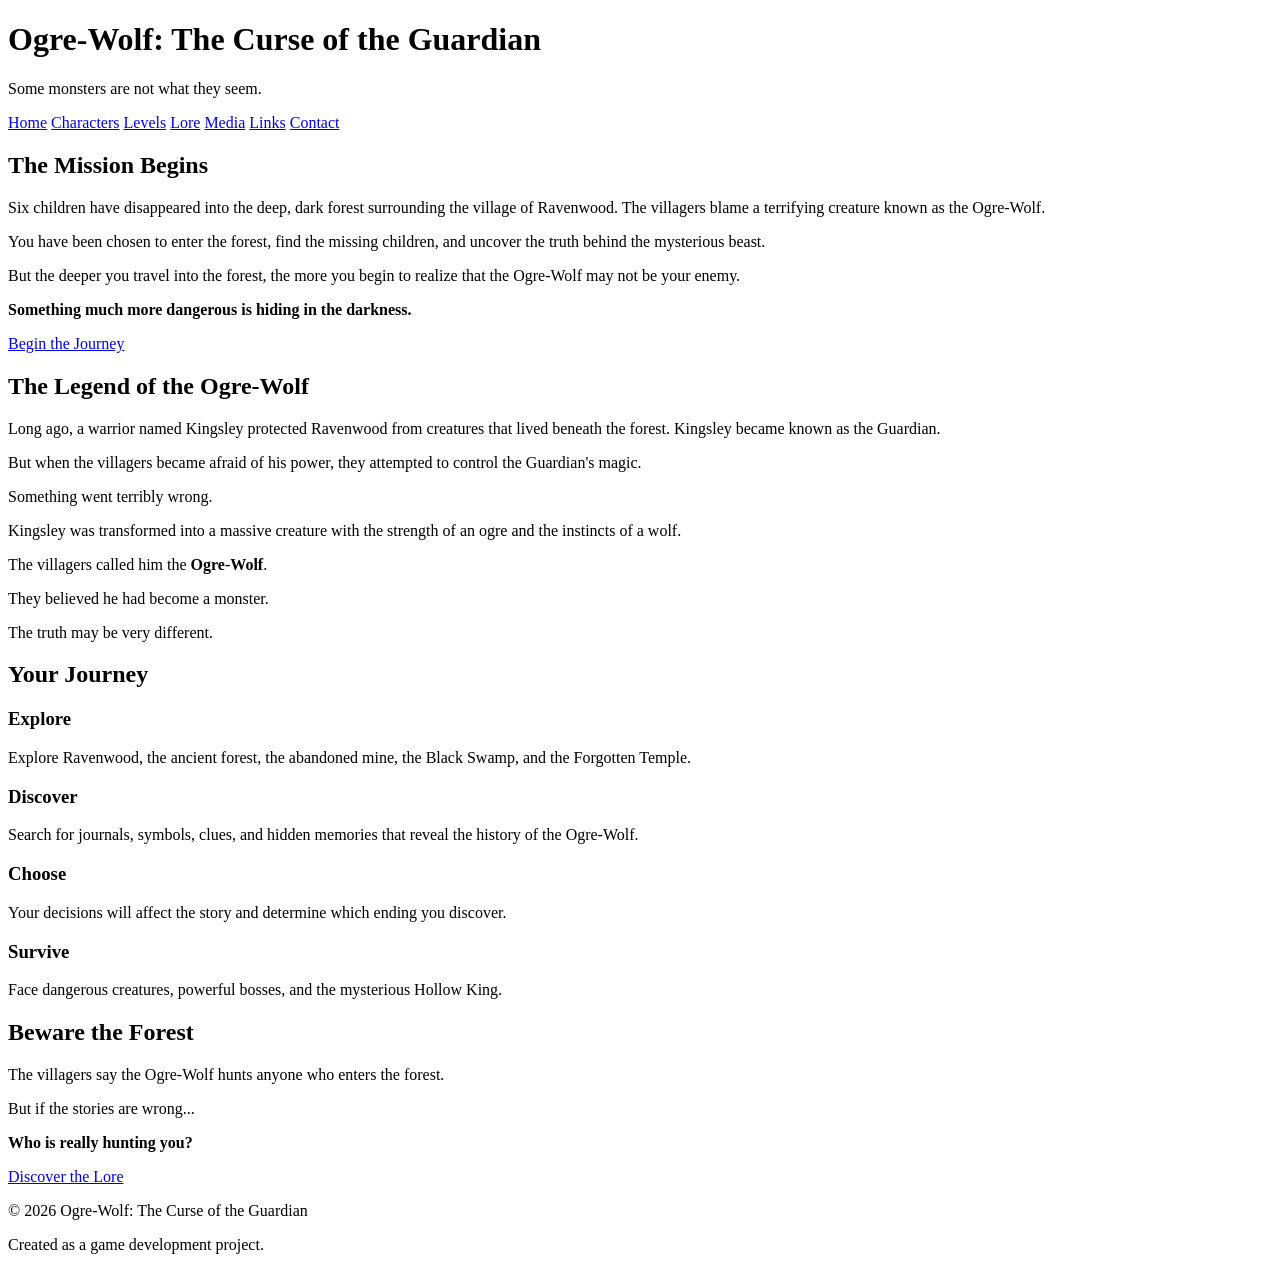
==== index.html @ 115be24a "Initial Ogre-Wolf game upload" ====
<!DOCTYPE html><html lang="en">
<head>
    <meta charset="UTF-8">
    <meta name="viewport" content="width=device-width, initial-scale=1.0">
    <meta name="description" content="Ogre-Wolf: The Curse of the Guardian is a dark fantasy adventure about a mysterious creature, a forgotten forest, and a dangerous curse.">
    <title>Ogre-Wolf: The Curse of the Guardian</title>
    <link rel="stylesheet" href="Style.css">
</head><body><header>
    <h1>Ogre-Wolf: The Curse of the Guardian</h1>
    <p class="tagline">Some monsters are not what they seem.</p>
</header>

<nav>
    <a href="Index.html">Home</a>
    <a href="Characters.html">Characters</a>
    <a href="Levels.html">Levels</a>
    <a href="Lore.html">Lore</a>
    <a href="Media.html">Media</a>
    <a href="Links.html">Links</a>
    <a href="Contact.html">Contact</a>
</nav>

<main class="container">

    <section class="hero">
        <h2>The Mission Begins</h2>

        <p>
            Six children have disappeared into the deep, dark forest surrounding
            the village of Ravenwood. The villagers blame a terrifying creature
            known as the Ogre-Wolf.
        </p>

        <p>
            You have been chosen to enter the forest, find the missing children,
            and uncover the truth behind the mysterious beast.
        </p>

        <p>
            But the deeper you travel into the forest, the more you begin to
            realize that the Ogre-Wolf may not be your enemy.
        </p>

        <p>
            <strong>Something much more dangerous is hiding in the darkness.</strong>
        </p>

        <a href="#" class="button"onclick="startGame(); return false;">Begin the Journey</a>
        <div id="game-area"></div>
    </section>

    <section class="story-intro">

        <h2>The Legend of the Ogre-Wolf</h2>

        <p>
            Long ago, a warrior named Kingsley protected Ravenwood from creatures
            that lived beneath the forest. Kingsley became known as the Guardian.
        </p>

        <p>
            But when the villagers became afraid of his power, they attempted
            to control the Guardian's magic.
        </p>

        <p>
            Something went terribly wrong.
        </p>

        <p>
            Kingsley was transformed into a massive creature with the strength
            of an ogre and the instincts of a wolf.
        </p>

        <p>
            The villagers called him the <strong>Ogre-Wolf</strong>.
        </p>

        <p>
            They believed he had become a monster.
        </p>

        <p>
            The truth may be very different.
        </p>

    </section>

    <section class="game-features">

        <h2>Your Journey</h2>

        <div class="feature-grid">

            <div class="feature">
                <h3>Explore</h3>
                <p>
                    Explore Ravenwood, the ancient forest, the abandoned mine,
                    the Black Swamp, and the Forgotten Temple.
                </p>
            </div>

            <div class="feature">
                <h3>Discover</h3>
                <p>
                    Search for journals, symbols, clues, and hidden memories
                    that reveal the history of the Ogre-Wolf.
                </p>
            </div>

            <div class="feature">
                <h3>Choose</h3>
                <p>
                    Your decisions will affect the story and determine which
                    ending you discover.
                </p>
            </div>

            <div class="feature">
                <h3>Survive</h3>
                <p>
                    Face dangerous creatures, powerful bosses, and the mysterious
                    Hollow King.
                </p>
            </div>

        </div>

    </section>

    <section class="warning">

        <h2>Beware the Forest</h2>

        <p>
            The villagers say the Ogre-Wolf hunts anyone who enters the forest.
        </p>

        <p>
            But if the stories are wrong...
        </p>

        <p>
            <strong>Who is really hunting you?</strong>
        </p>

        <a href="Lore.html" class="button">Discover the Lore</a>

    </section>

</main>

<footer>
    <p>&copy; 2026 Ogre-Wolf: The Curse of the Guardian</p>
    <p>Created as a game development project.</p>
</footer>

<script src="game.js"></script>

</body>
</html>
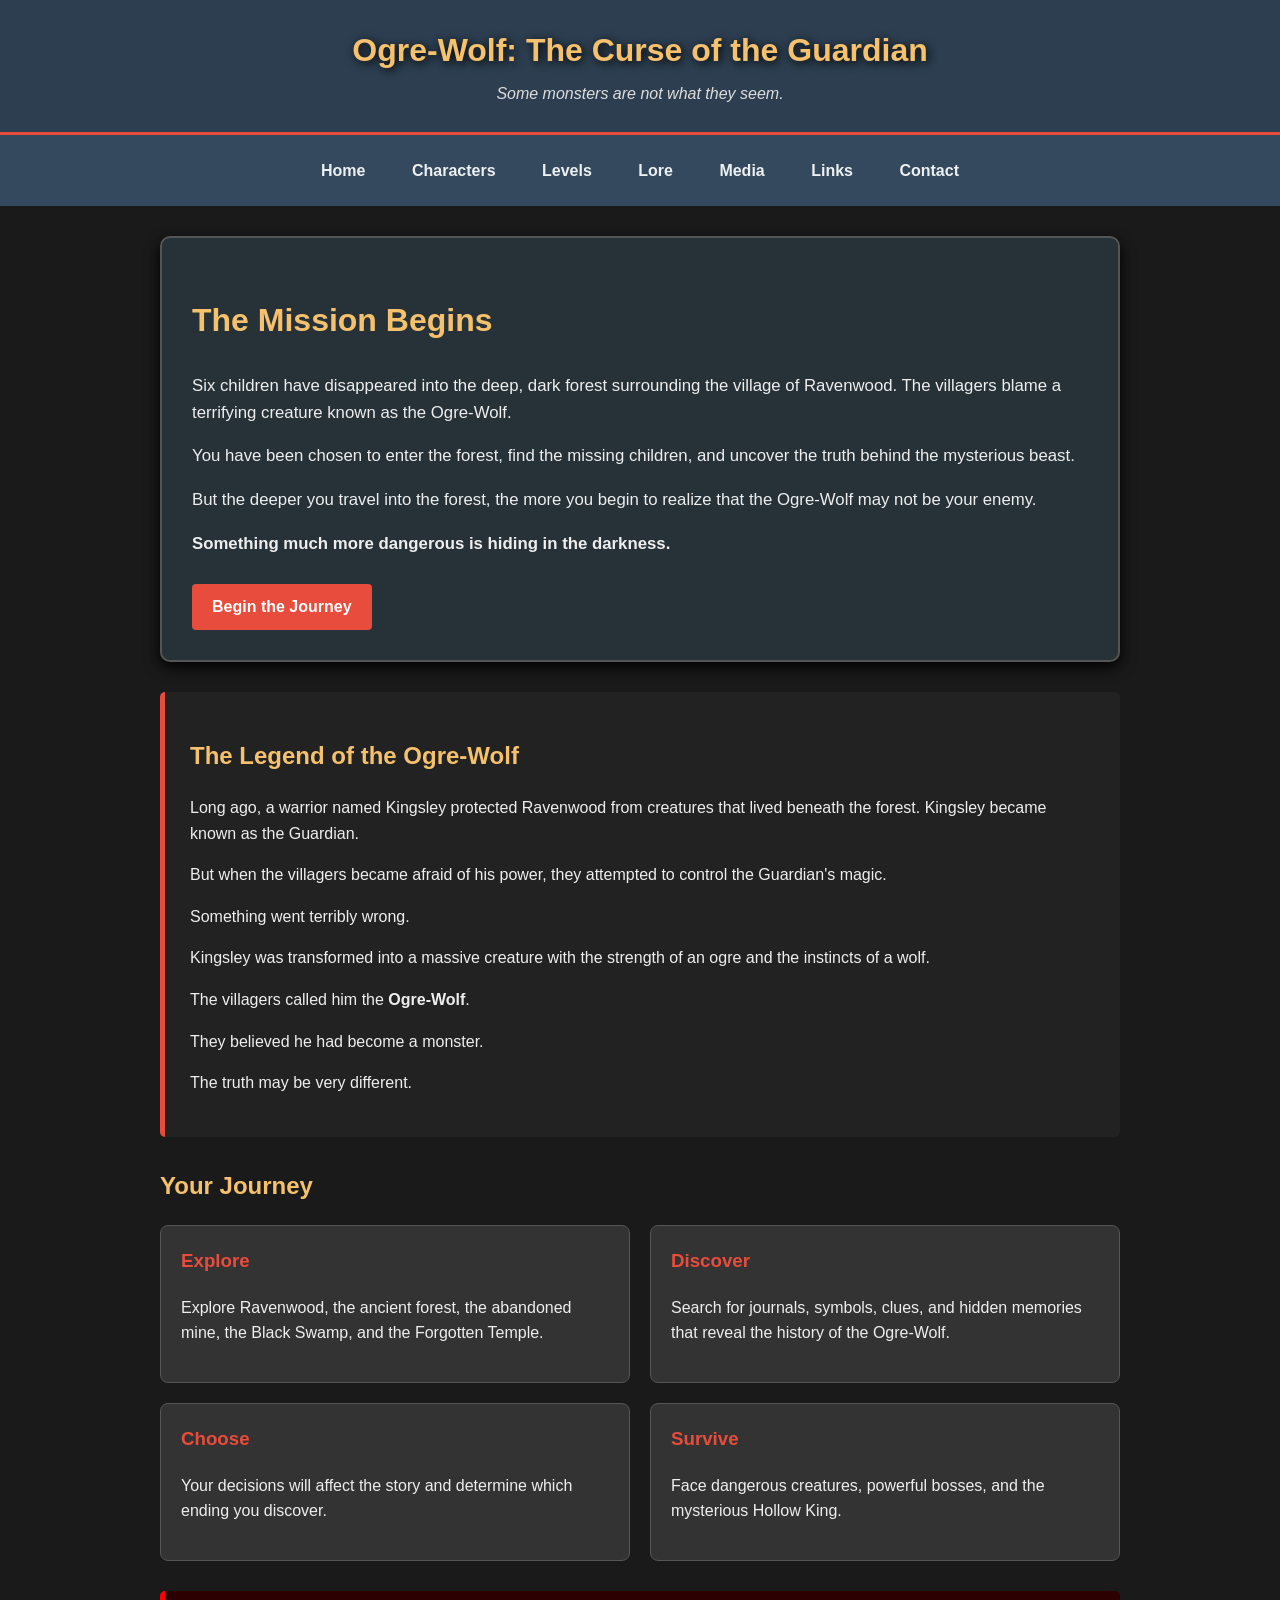
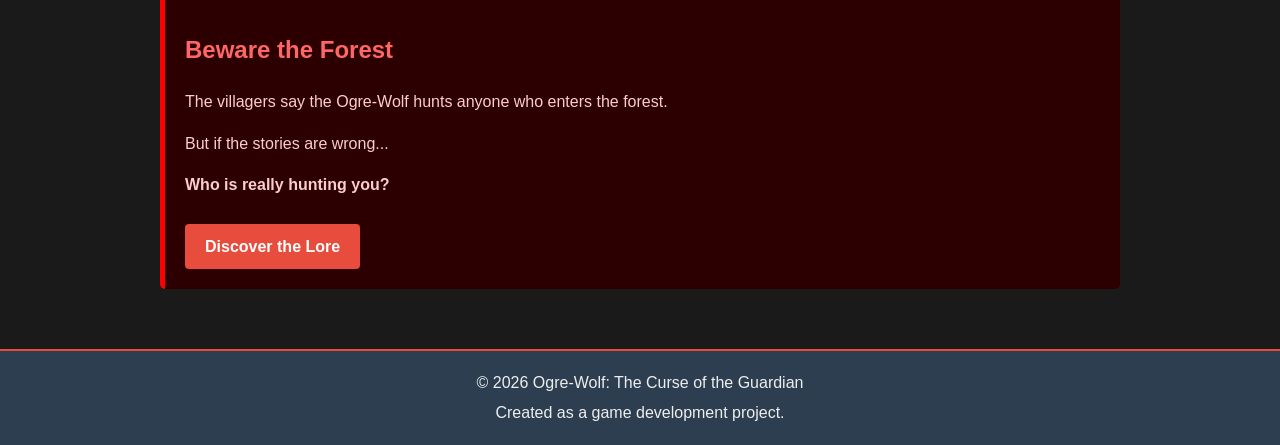
==== commit 0906a87a: "Fix homepage styling" ====
--- a/index.html
+++ b/index.html
@@ -4,20 +4,20 @@
     <meta name="viewport" content="width=device-width, initial-scale=1.0">
     <meta name="description" content="Ogre-Wolf: The Curse of the Guardian is a dark fantasy adventure about a mysterious creature, a forgotten forest, and a dangerous curse.">
     <title>Ogre-Wolf: The Curse of the Guardian</title>
-    <link rel="stylesheet" href="Style.css">
+    <link rel="stylesheet" href="style.css">
 </head><body><header>
     <h1>Ogre-Wolf: The Curse of the Guardian</h1>
     <p class="tagline">Some monsters are not what they seem.</p>
 </header>
 
 <nav>
-    <a href="Index.html">Home</a>
-    <a href="Characters.html">Characters</a>
-    <a href="Levels.html">Levels</a>
-    <a href="Lore.html">Lore</a>
-    <a href="Media.html">Media</a>
-    <a href="Links.html">Links</a>
-    <a href="Contact.html">Contact</a>
+    <a href="index.html">Home</a>
+    <a href="characters.html">Characters</a>
+    <a href="levels.html">Levels</a>
+    <a href="lore.html">Lore</a>
+    <a href="media.html">Media</a>
+    <a href="links.html">Links</a>
+    <a href="contact.html">Contact</a>
 </nav>
 
 <main class="container">
--- a/style.css
+++ b/style.css
@@ -0,0 +1,395 @@
+* {
+  box-sizing: border-box;
+  }
+
+html {
+scroll-behavior: smooth;
+}
+
+body {
+font-family: 'Segoe UI', Arial, sans-serif;
+margin: 0;
+background: #1a1a1a;
+color: #eee;
+line-height: 1.6;
+}
+
+header {
+background: #2c3e50;
+padding: 25px 20px;
+text-align: center;
+border-bottom: 3px solid #e74c3c;
+}
+
+header h1 {
+margin: 0;
+color: #f5c16c;
+text-shadow: 2px 2px 10px #000;
+}
+
+.tagline {
+margin: 5px 0 0;
+color: #ddd;
+font-style: italic;
+}
+
+nav {
+background: #34495e;
+padding: 12px;
+text-align: center;
+}
+
+nav a {
+display: inline-block;
+color: #ecf0f1;
+margin: 5px 15px;
+padding: 6px;
+text-decoration: none;
+font-weight: bold;
+}
+
+nav a:hover,
+nav a:focus {
+color: #f5c16c;
+text-decoration: underline;
+}
+
+.container {
+padding: 30px 20px 60px;
+max-width: 1000px;
+margin: auto;
+}
+
+h2 {
+color: #f5c16c;
+}
+
+h3 {
+color: #e74c3c;
+}
+
+.hero {
+background: #263238;
+padding: 30px;
+margin-bottom: 30px;
+border: 2px solid #555;
+border-radius: 10px;
+box-shadow: 0 5px 15px #000;
+}
+
+.hero h2 {
+font-size: 2em;
+}
+
+.hero p {
+font-size: 1.05em;
+}
+
+
+.story-intro {
+background: #222;
+padding: 25px;
+margin-bottom: 30px;
+border-left: 5px solid #e74c3c;
+border-radius: 5px;
+}
+
+
+.game-features {
+margin-bottom: 30px;
+}
+
+.feature-grid {
+display: grid;
+grid-template-columns: repeat(2, 1fr);
+gap: 20px;
+}
+
+.feature {
+background: #333;
+padding: 20px;
+border: 1px solid #555;
+border-radius: 8px;
+}
+
+.feature h3 {
+margin-top: 0;
+}
+
+.warning {
+background: #2c0000;
+border-left: 5px solid #ff0000;
+padding: 20px;
+margin-top: 20px;
+color: #ffcccc;
+border-radius: 5px;
+}
+
+.warning h2 {
+color: #ff6666;
+}
+
+
+.button {
+display: inline-block;
+background: #e74c3c;
+color: white;
+padding: 10px 20px;
+margin-top: 10px;
+text-decoration: none;
+font-weight: bold;
+border-radius: 4px;
+transition: background 0.3s ease, transform 0.2s ease;
+}
+
+.button:hover {
+background: #c0392b;
+transform: scale(1.03);
+}
+
+footer {
+background: #2c3e50;
+text-align: center;
+padding: 15px;
+width: 100%;
+border-top: 2px solid #e74c3c;
+}
+
+footer p {
+margin: 4px;
+}
+
+table {
+width: 100%;
+border-collapse: collapse;
+margin-top: 20px;
+background: #222;
+}
+
+th,
+td {
+border: 1px solid #444;
+padding: 12px;
+text-align: left;
+}
+
+th {
+background: #444;
+color: #fff;
+}
+
+.transition-box {
+width: 150px;
+height: 50px;
+background: #e74c3c;
+transition: transform 0.3s ease;
+}
+
+.transition-box:hover {
+transform: scale(1.1);
+cursor: pointer;
+}
+
+.monster-card {
+background: #444;
+padding: 20px;
+border: 2px solid #e74c3c;
+text-align: center;
+transition: all 0.5s ease;
+border-radius: 8px;
+}
+
+.monster-card:hover {
+background: #e74c3c;
+transform: scale(1.05);
+}
+
+.hidden-text {
+opacity: 0;
+transition: opacity 0.5s;
+}
+
+.monster-card:hover .hidden-text {
+opacity: 1;
+}
+
+.monster-warning {
+background: #2c0000;
+border-left: 5px solid #ff0000;
+padding: 15px;
+margin-top: 20px;
+color: #ffcccc;
+}
+
+.video-wrapper {
+display: flex;
+justify-content: center;
+margin-top: 20px;
+width: 100%;
+}
+
+.video-wrapper video {
+max-width: 100%;
+height: auto;
+}
+
+.video-wrapper iframe {
+    max-width: 100%;
+    border: none;
+}
+
+
+form {
+background: #34495e;
+padding: 20px;
+border-radius: 8px;
+}
+
+input,
+select,
+textarea {
+width: 100%;
+padding: 10px;
+margin-top: 5px;
+margin-bottom: 15px;
+border: none;
+border-radius: 4px;
+font-family: inherit;
+}
+
+textarea {
+min-height: 120px;
+resize: vertical;
+}
+
+button {
+background: #e74c3c;
+color: white;
+padding: 10px 20px;
+border: none;
+border-radius: 4px;
+cursor: pointer;
+font-weight: bold;
+}
+
+button:hover {
+background: #c0392b;
+}
+
+
+.monster-lore {
+background: #1a1a1a;
+padding: 20px;
+border-radius: 10px;
+color: #ddd;
+margin-top: 30px;
+border: 1px solid #444;
+}
+
+.weakness-box {
+border: 2px solid #8b0000;
+padding: 15px;
+background: #2d0000;
+margin-top: 15px;
+border-radius: 6px;
+}
+
+.weakness-box h3 {
+color: #ff4d4d;
+margin-top: 0;
+}
+
+.game-over-bg {
+background-color: #000;
+color: #fff;
+font-family: Arial, sans-serif;
+min-height: 100vh;
+}
+
+.game-over-bg h1 {
+color: #e74c3c;
+text-shadow: 2px 2px 10px #ff0000;
+}
+
+
+img {
+max-width: 100%;
+height: auto;
+}
+
+.character-image {
+display: block;
+max-width: 300px;
+margin: 20px auto;
+border: 3px solid #555;
+border-radius: 8px;
+}
+
+
+@media (max-width: 700px) {
+
+header {
+    padding: 20px 15px;
+}
+
+header h1 {
+    font-size: 1.9em;
+}
+
+nav a {
+    display: block;
+    margin: 5px 0;
+}
+
+.container {
+    width: 100%;
+    padding: 20px 15px 50px;
+}
+
+.hero {
+    padding: 20px;
+}
+
+.feature-grid {
+    grid-template-columns: 1fr;
+}
+
+table {
+    display: block;
+    overflow-x: auto;
+}
+
+.button {
+    width: 100%;
+    text-align: center;
+}
+
+.video-wrapper iframe {
+    width: 100%;
+    height: auto;
+    aspect-ratio: 16 / 9;
+}
+
+}
+
+
+@media (max-width: 450px) {
+
+header h1 {
+    font-size: 1.5em;
+}
+
+h2 {
+    font-size: 1.5em;
+}
+
+.hero h2 {
+    font-size: 1.6em;
+}
+
+.container {
+    padding-left: 10px;
+    padding-right: 10px;
+}
+
+}
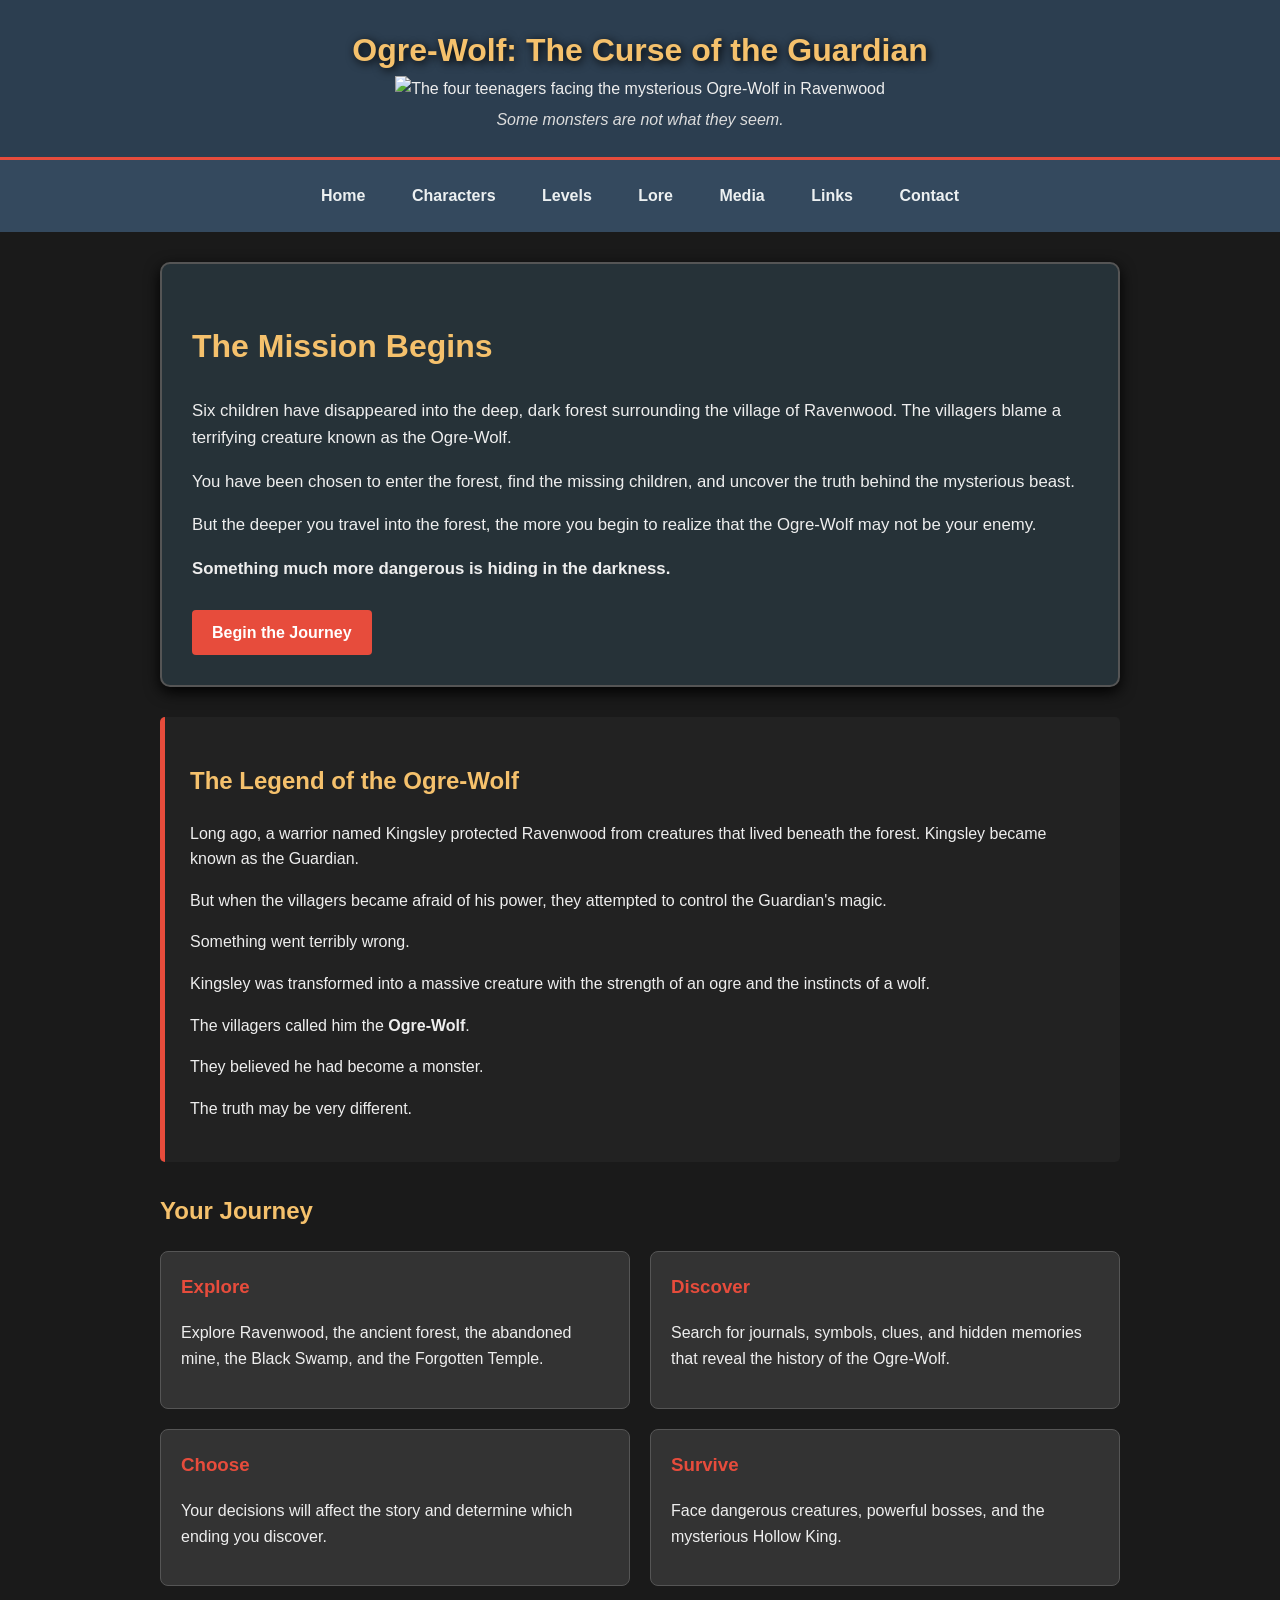
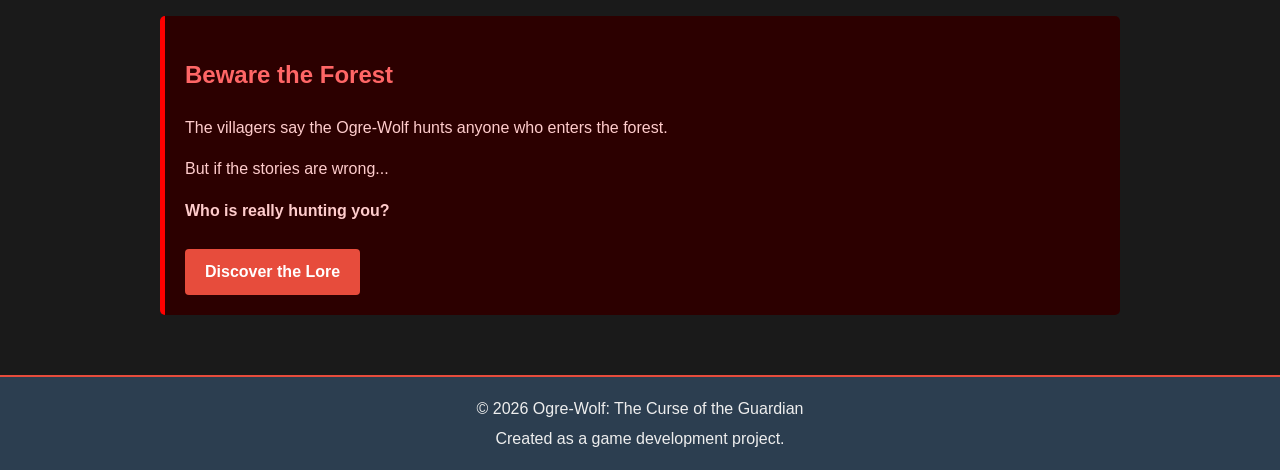
==== commit 6dabfa15: "Update Ogre-Wolf story and website" ====
--- a/index.html
+++ b/index.html
@@ -4,9 +4,17 @@
     <meta name="viewport" content="width=device-width, initial-scale=1.0">
     <meta name="description" content="Ogre-Wolf: The Curse of the Guardian is a dark fantasy adventure about a mysterious creature, a forgotten forest, and a dangerous curse.">
     <title>Ogre-Wolf: The Curse of the Guardian</title>
+    <style>
+        html, body {
+            background-color: #1a1a1a;
+        }
+    </style>
     <link rel="stylesheet" href="style.css">
 </head><body><header>
     <h1>Ogre-Wolf: The Curse of the Guardian</h1>
+    <img src="images/ogre-wolf-characters.png"
+    alt="The four teenagers facing the mysterious Ogre-Wolf in Ravenwood"
+    class="story-image">
     <p class="tagline">Some monsters are not what they seem.</p>
 </header>
 
--- a/style.css
+++ b/style.css
@@ -391,5 +391,135 @@
     padding-left: 10px;
     padding-right: 10px;
 }
-
-}+.story-image {
+    display: block;
+    width: 100%;
+    max-width: 100px;
+    height: auto;
+    margin: 25px auto;
+    border-radius: 10px;
+    box-shadow: 0 5px 20px rgba (0, 0, 0, 0.5);
+}
+
+.level-select {
+    text-align: center;
+    margin: 30px auto;
+    padding: 20px;
+    background-color: #f5f5f5;
+    border-radius: 10px;
+}
+
+.level-select h2 {
+    margin-bottom: 10px;
+}
+
+.level-buttons {
+    display: flex;
+    flex-wrap: wrap;
+    justify-content: center;
+    gap: 10px;
+}
+
+.level-buttons button {
+    padding: 12px 20px;
+    font-size: 1em;
+    cursor: pointer;
+    border: none;
+    border-radius: 6px;
+}
+
+.level-buttons button:hover {
+    transform: scale(1.05);
+}
+
+.level-select {
+    text-align: center;
+    margin: 30px auto;
+    padding: 20px;
+    background-color: #f5f5f5;
+    border-radius: 10px;
+}
+
+.level-select h2 {
+    margin-bottom: 10px;
+}
+
+.level-buttons {
+    display: flex;
+    flex-wrap: wrap;
+    justify-content: center;
+    gap: 10px;
+}
+
+.level-buttons button {
+    padding: 12px 20px;
+    font-size: 1em;
+    cursor: pointer;
+    border: none;
+    border-radius: 6px;
+}
+
+.level-buttons button:hover {
+    transform: scale(1.05);
+}
+.level-buttons a.level-button {
+    display: inline-block;
+    padding: 10px 20px;
+    text-decoration: none;
+    cursor: pointer;
+    border-radius: 4px;
+    background: #e74c3c !important;
+    color: white !important;
+    font-weight: bold;
+}
+
+.level-buttons a.level-button {
+    background-color: orange !important;
+    color: white !important;
+    display: inline-block;
+    padding: 12px 20px;
+    border-radius: 6px;
+    text-decoration: none;
+}
+.level-buttons a.level-button {
+    display: inline-block;
+    background: #e74c3c;
+    color: white;
+    padding: 10px 20px;
+    border: none;
+    border-radius: 4px;
+    cursor: pointer;
+    font-weight: bold;
+    text-decoration: none;
+}
+
+.level-buttons a.level-button:hover {
+    background: #c0392b;
+}
+
+}
+.level-buttons a.level-button {
+    display: inline-block;
+    box-sizing: border-box;
+    width: auto;
+    height: 42px;
+    padding: 10px 20px;
+    margin: 0;
+    font-family: 'Segoe UI', Arial, sans-serif;
+    font-size: 1em;
+    line-height: 22px;
+    text-decoration: none;
+    border: none;
+    border-radius: 6px;
+    background-color: #ff4d4d;
+    color: white;
+    font-weight: bold;
+    cursor: pointer;
+    vertical-align: middle;
+}
+
+.level-buttons a.level-button:hover {
+    background-color: #e67e00;
+    transform: scale(1.05);
+}
+
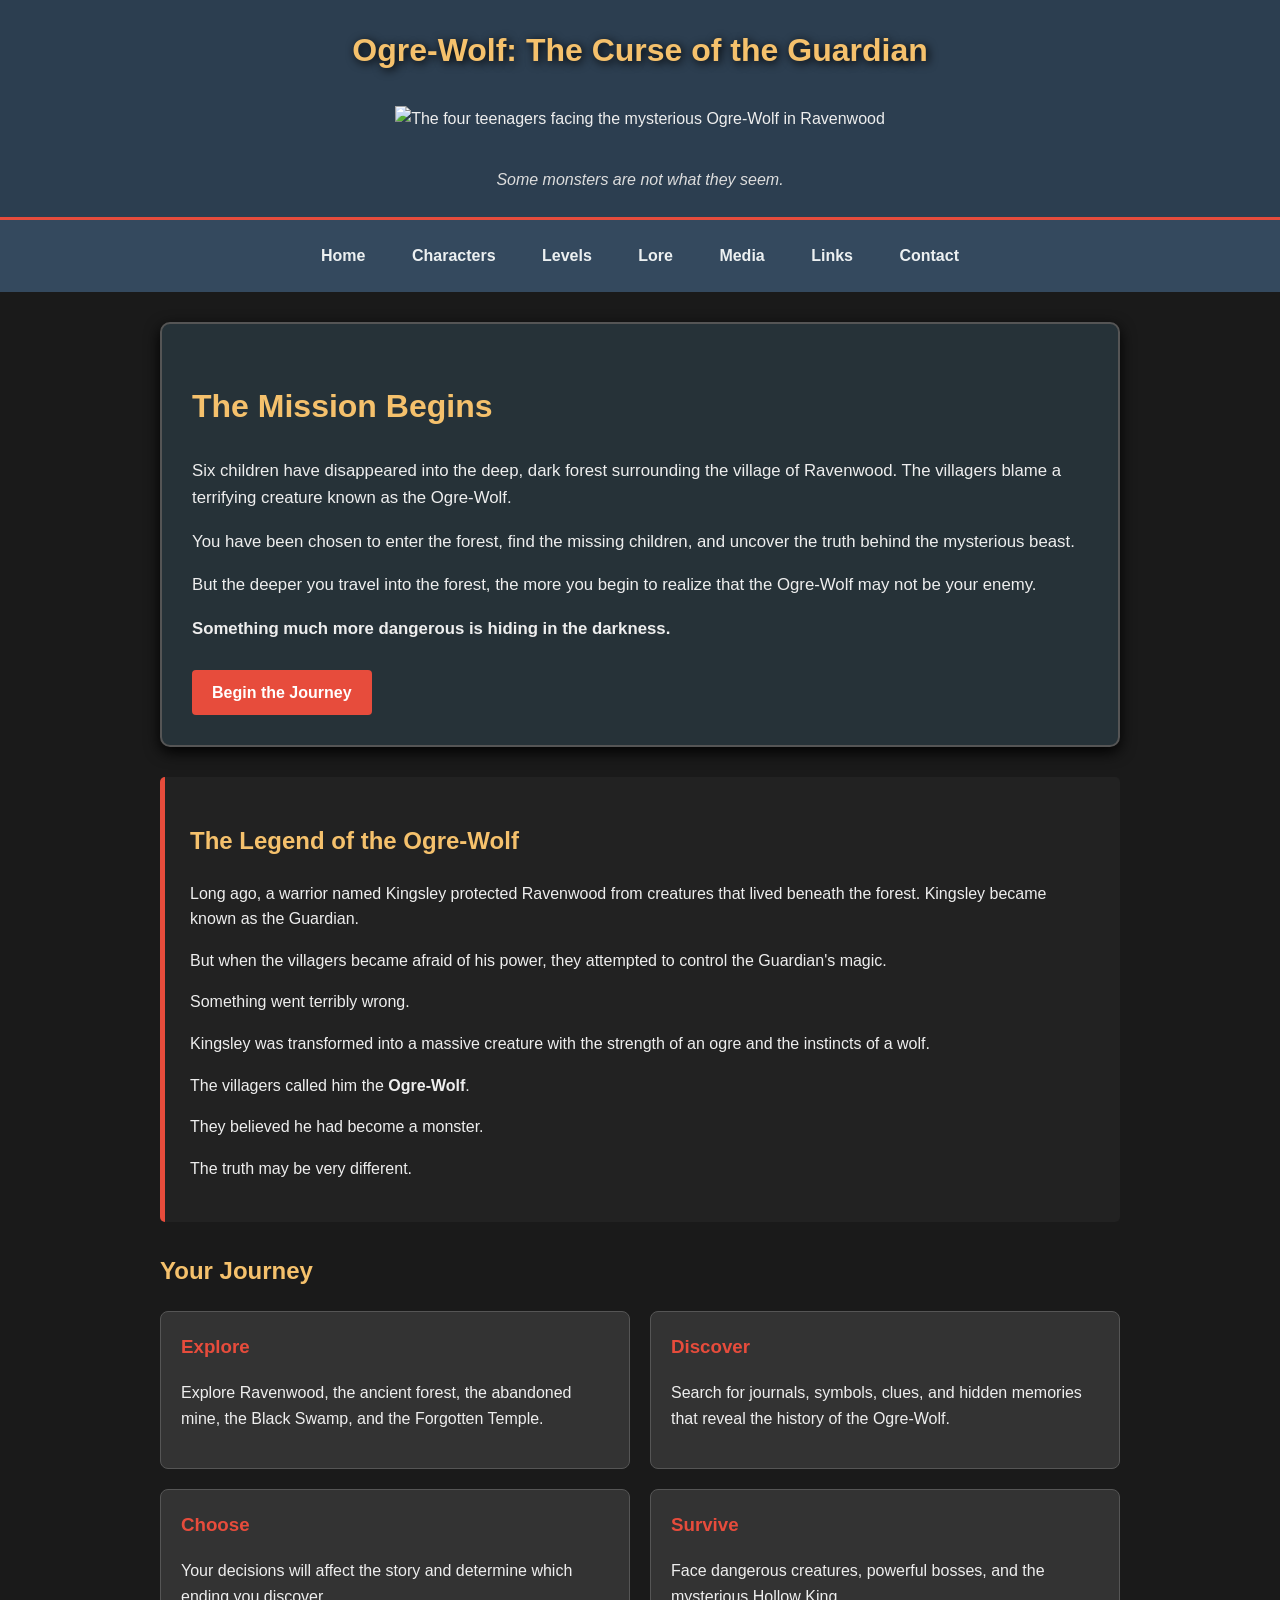
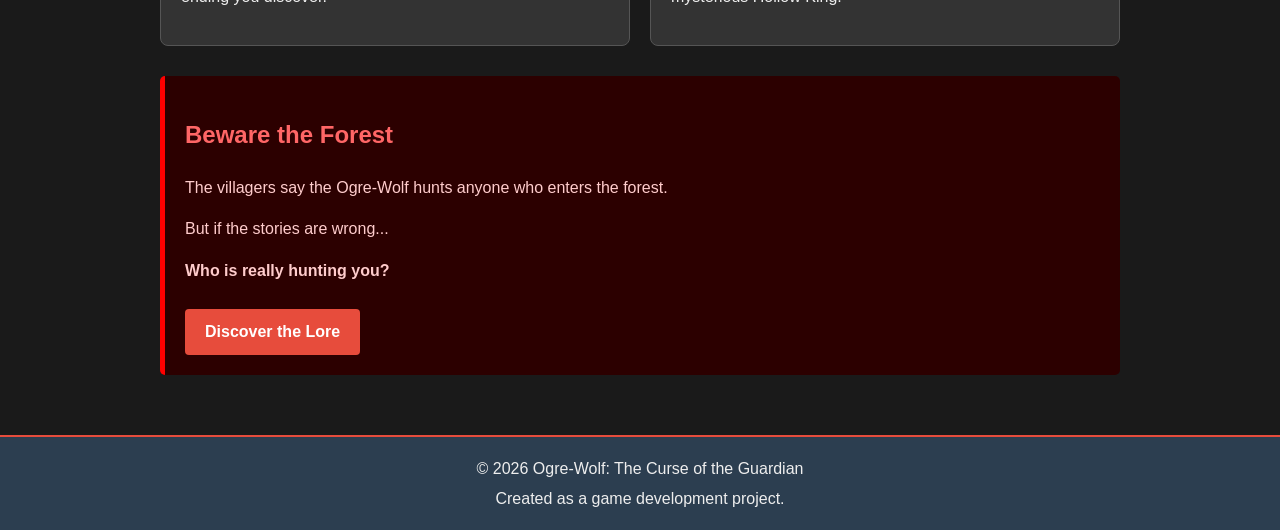
==== commit 2e0e57b7: "Fix Discover the Lore link" ====
--- a/index.html
+++ b/index.html
@@ -152,7 +152,7 @@
             <strong>Who is really hunting you?</strong>
         </p>
 
-        <a href="Lore.html" class="button">Discover the Lore</a>
+        <a href="lore.html" class="button">Discover the Lore</a>
 
     </section>
 
--- a/style.css
+++ b/style.css
@@ -523,3 +523,185 @@
     transform: scale(1.05);
 }
 
+/* Location backgrounds for Ogre-Wolf */
+
+.location-background {
+min-height: 350px;
+padding: 30px;
+margin: 25px 0;
+border-radius: 10px;
+background-size: cover;
+background-position: center;
+background-repeat: no-repeat;
+display: flex;
+align-items: flex-end;
+overflow: hidden;
+}
+
+.ravenwood-background {
+background-image:
+linear-gradient(to top, rgba(0, 0, 0, 0.9), rgba(0, 0, 0, 0.1)),
+url("images/ravenwood_village.png");
+}
+
+.dark-forest-background {
+background-image:
+linear-gradient(to top, rgba(0, 0, 0, 0.9), rgba(0, 0, 0, 0.1)),
+url("images/dark-forest.png");
+}
+
+.kingsley-den-background {
+background-image:
+linear-gradient(to top, rgba(0, 0, 0, 0.9), rgba(0, 0, 0, 0.1)),
+url("images/kingsley-den.png");
+}
+
+.location-background h2 {
+color: #f5c16c;
+text-shadow: 2px 2px 5px #000;
+}
+
+.story-trailer {
+    max-width: 1000px;
+    margin: 30px auto;
+    padding: 20px;
+    text-align: center;
+    background-color: #111820;
+    border: 2px solid #e74c3c;
+    border-radius: 10px;
+}
+
+.story-trailer h2 {
+    color: #f5c16c;
+    margin-bottom: 20px;
+}
+
+.story-trailer-image {
+    display: block;
+    width: 100%;
+    max-width: 900px;
+    height: auto;
+    margin: 0 auto 20px;
+    border-radius: 8px;
+    border: 2px solid #34495e;
+}
+
+.story-trailer p {
+    color: #eee;
+    font-size: 16px;
+    line-height: 1.8;
+    text-align: left;
+}
+
+.story-image {
+    max-width: 850px;
+    margin: 30px auto;
+    text-align: center;
+}
+
+.story-image img {
+    display: block;
+    width: 100%;
+    max-width: 800px;
+    height: auto;
+    margin: 0 auto;
+    border: 2px solid #34495e;
+    border-radius: 10px;
+    box-shadow: 0 0 15px rgba(0, 0, 0, 0.7);
+    transition: transform 0.3s ease;
+}
+
+.story-image img:hover {
+    transform: scale(1.02);
+}
+
+.image-caption {
+    color: #f5c16c;
+    font-style: italic;
+    margin-top: 10px;
+}
+
+/* Official Trailer Image */
+
+.story-trailer {
+    max-width: 1000px;
+    margin: 35px auto;
+    padding: 20px;
+    text-align: center;
+    background-color: #111820;
+    border: 2px solid #e74c3c;
+    border-radius: 10px;
+}
+
+.story-trailer h2 {
+    color: #f5c16c;
+    margin-bottom: 20px;
+}
+
+.story-trailer-image {
+    display: block;
+    width: 100%;
+    max-width: 900px;
+    height: auto;
+    margin: 0 auto 20px;
+    border-radius: 8px;
+    border: 2px solid #34495e;
+}
+
+.story-trailer p {
+    color: #eee;
+    font-size: 16px;
+    line-height: 1.8;
+    text-align: left;
+}
+
+.trailer-section {
+max-width: 1000px;
+margin: 30px auto;
+padding: 25px;
+text-align: center;
+background: #222;
+border: 2px solid #e74c3c;
+border-radius: 10px;
+}
+
+.trailer-section h2,
+.trailer-section h3 {
+color: #f5c16c;
+}
+
+.trailer-container {
+position: relative;
+width: 100%;
+max-width: 850px;
+margin: 25px auto;
+aspect-ratio: 16 / 9;
+overflow: hidden;
+background: #000;
+border: 2px solid #f5c16c;
+border-radius: 8px;
+}
+
+.trailer-container iframe {
+position: absolute;
+top: 0;
+left: 0;
+display: block;
+width: 100%;
+height: 100%;
+border: none;
+}
+
+.trailer-section p {
+line-height: 1.8;
+}
+
+@media screen and (max-width: 768px){
+.trailer-container {
+width: 100%;
+max-width: 100%;
+margin: 20px auto;
+aspect-ratio: 16 / 9;
+border-radius: 6px;
+    }
+}
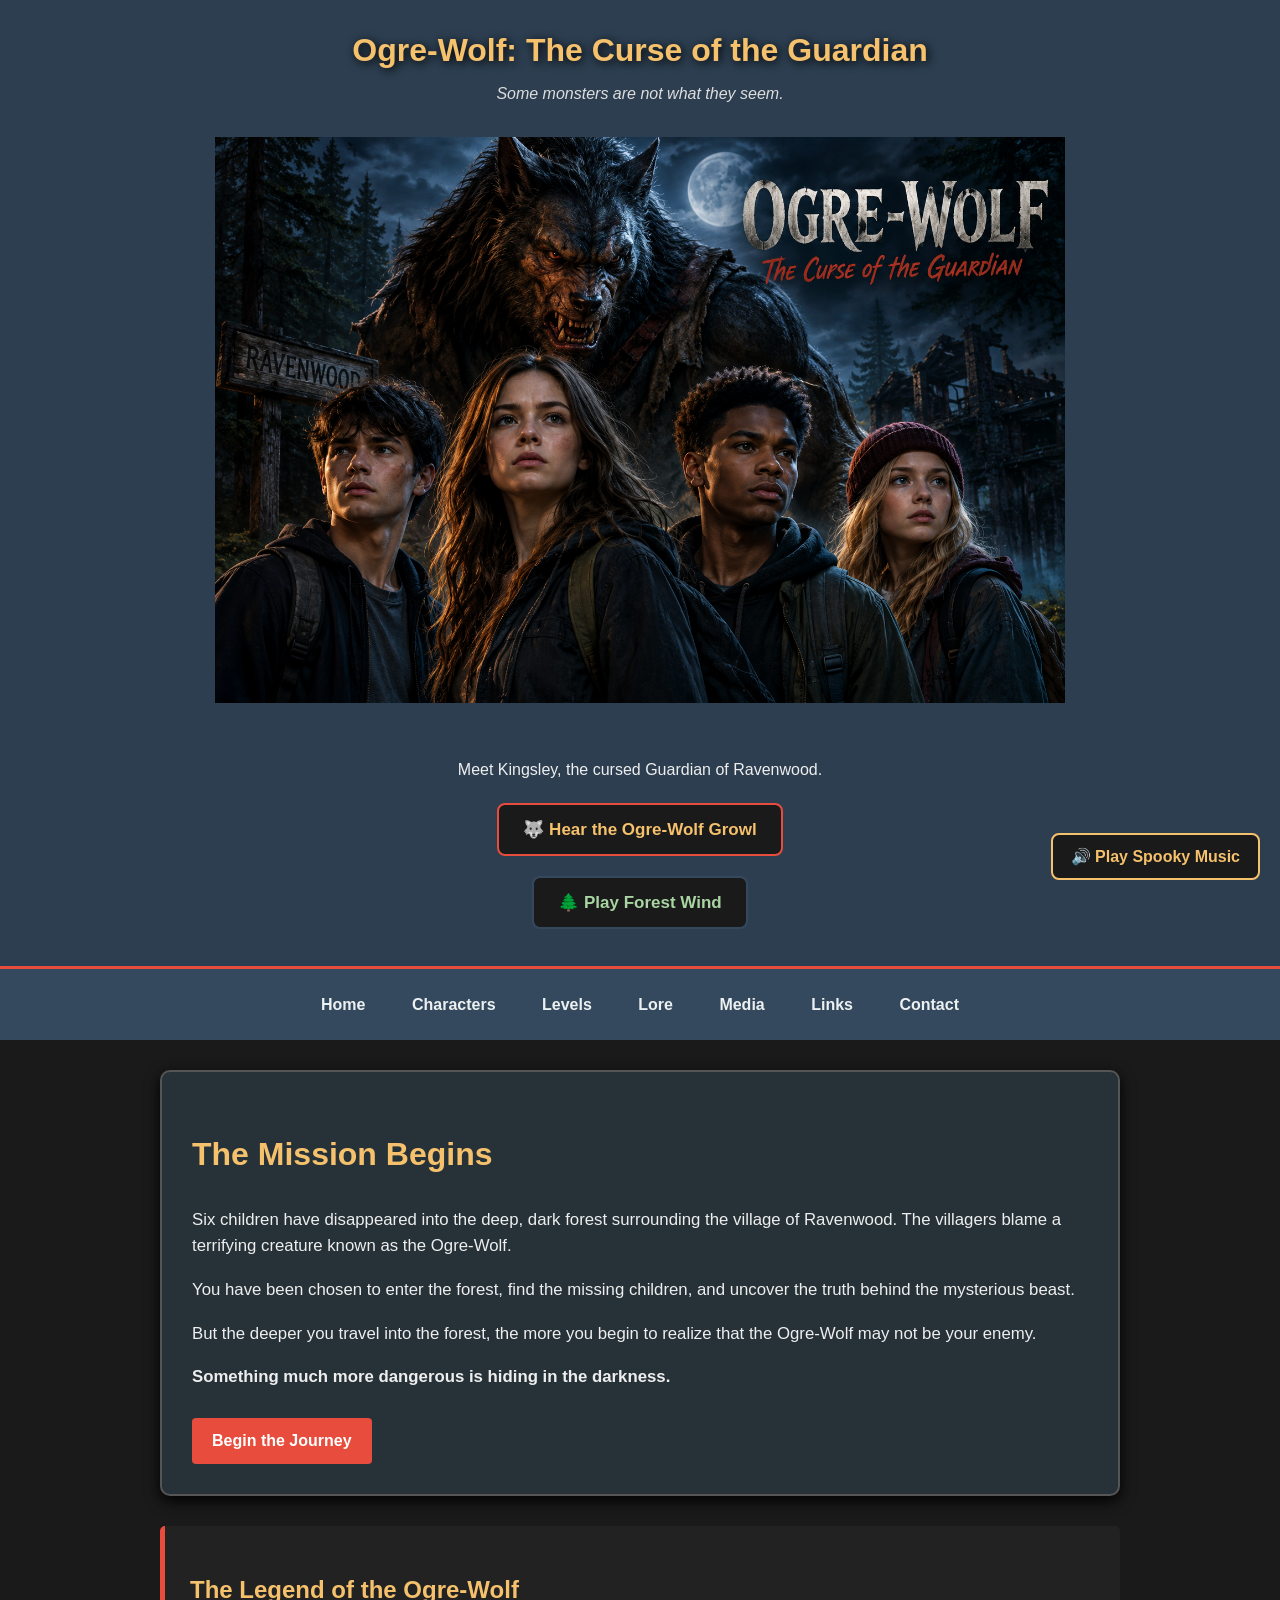
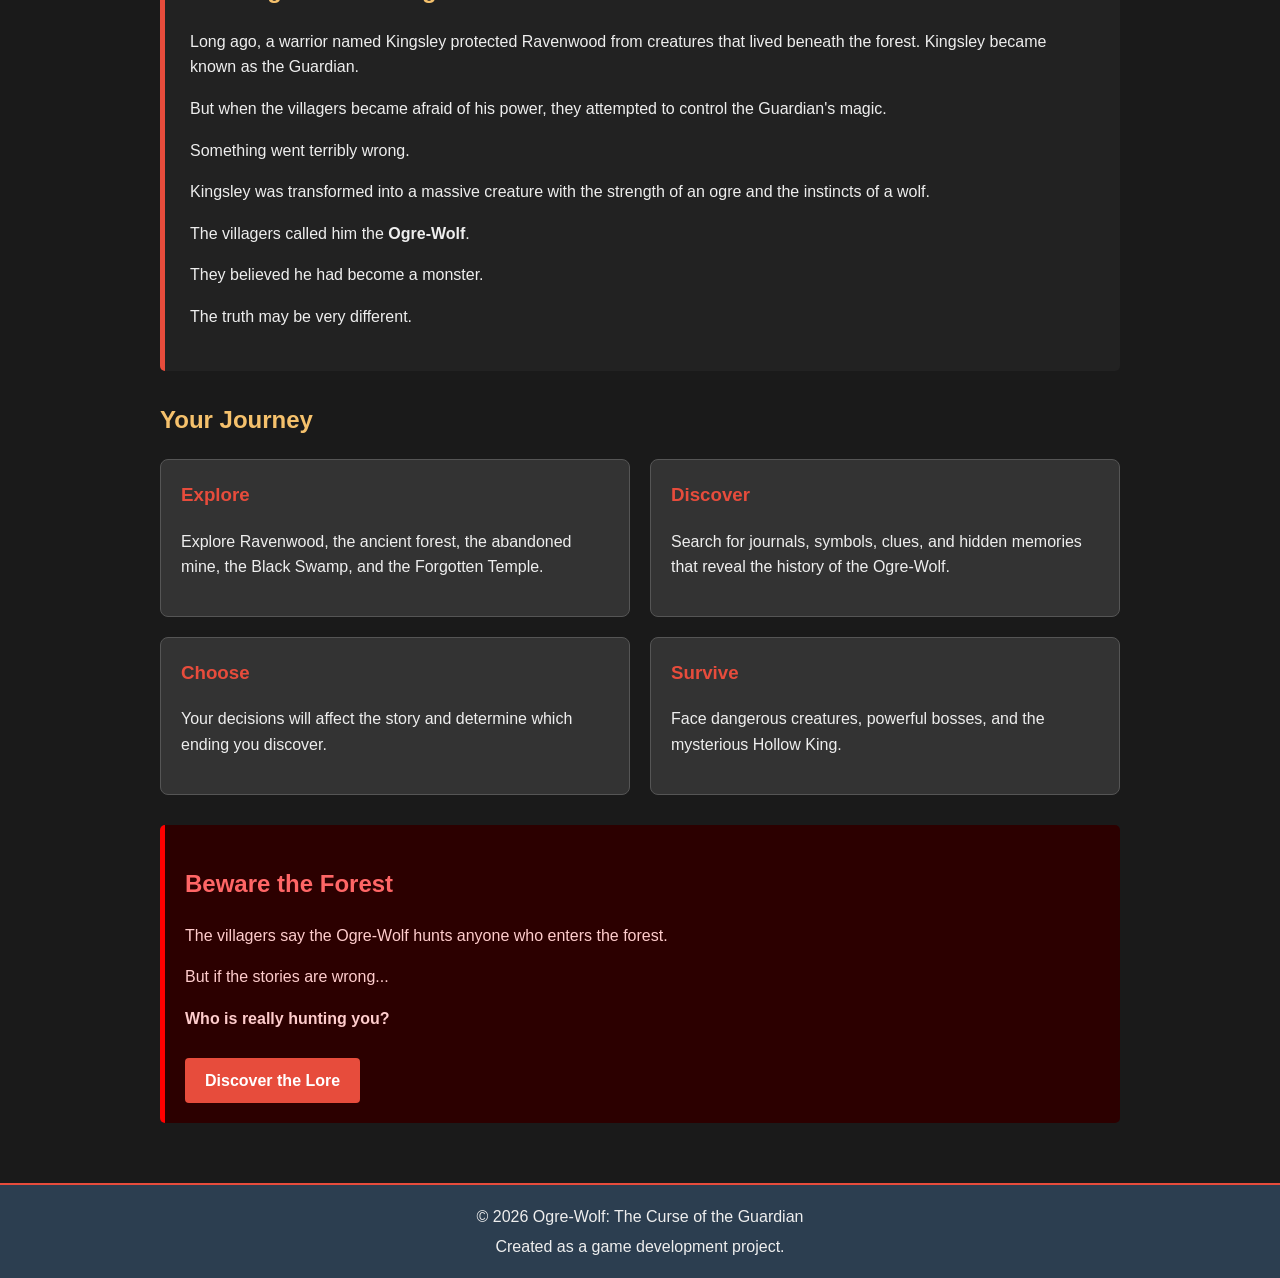
==== commit d3b00e17: "Update Ogre-Wolf game levels, images, and sounds" ====
--- a/index.html
+++ b/index.html
@@ -10,12 +10,41 @@
         }
     </style>
     <link rel="stylesheet" href="style.css">
-</head><body><header>
+
+</head>
+<style>
+
+#music-control {
+    position: fixed;
+    bottom: 20px;
+    right: 20px;
+    z-index: 9999;
+    background: #1a1a1a;
+    color: #f5c16c;
+    border: 2px solid #f5c16c;
+    padding: 12px 18px;
+    font-size: 16px;
+    cursor: pointer;
+    border-radius: 8px;
+}
+
+</style>
+<body>
+    <header>
     <h1>Ogre-Wolf: The Curse of the Guardian</h1>
-    <img src="images/ogre-wolf-characters.png"
-    alt="The four teenagers facing the mysterious Ogre-Wolf in Ravenwood"
-    class="story-image">
     <p class="tagline">Some monsters are not what they seem.</p>
+    <div class="ogre-wolf-feature">
+    <img src="images/ogre-wolf-character.png"
+         alt="Kingsley, the cursed Ogre-Wolf Guardian"
+         class="story-image">
+    <p>Meet Kingsley, the cursed Guardian of Ravenwood.</p>
+</div>
+<button id="growlButton" type="button">
+    🐺 Hear the Ogre-Wolf Growl
+</button>
+<button id="windButton" type="button">
+    🌲 Play Forest Wind
+</button>
 </header>
 
 <nav>
@@ -53,7 +82,7 @@
             <strong>Something much more dangerous is hiding in the darkness.</strong>
         </p>
 
-        <a href="#" class="button"onclick="startGame(); return false;">Begin the Journey</a>
+        <a href="levels.html" class="button">Begin the Journey</a>
         <div id="game-area"></div>
     </section>
 
@@ -164,6 +193,96 @@
 </footer>
 
 <script src="game.js"></script>
-
+<script>
+const growlButton = document.getElementById("growlButton");
+
+growlButton.addEventListener("click", function () {
+    const audioContext = new (window.AudioContext || window.webkitAudioContext)();
+
+    const oscillator = audioContext.createOscillator();
+    const gain = audioContext.createGain();
+
+    oscillator.type = "sawtooth";
+    oscillator.frequency.setValueAtTime(100, audioContext.currentTime);
+    oscillator.frequency.exponentialRampToValueAtTime(
+        35,
+        audioContext.currentTime + 1.5
+    );
+
+    gain.gain.setValueAtTime(0.001, audioContext.currentTime);
+    gain.gain.linearRampToValueAtTime(0.3, audioContext.currentTime + 0.15);
+    gain.gain.exponentialRampToValueAtTime(
+        0.001,
+        audioContext.currentTime + 1.8
+    );
+
+    oscillator.connect(gain);
+    gain.connect(audioContext.destination);
+
+    oscillator.start();
+    oscillator.stop(audioContext.currentTime + 1.8);
+
+    oscillator.onended = function () {
+        audioContext.close();
+    };
+});
+</script>
+<script>
+const windButton = document.getElementById("windButton");
+
+let windContext = null;
+let windSource = null;
+let windGain = null;
+let windFilter = null;
+
+windButton.addEventListener("click", async function () {
+    if (windSource) {
+        windSource.stop();
+        windSource.disconnect();
+        windSource = null;
+
+        windButton.textContent = "🌲 Play Forest Wind";
+        return;
+    }
+
+    windContext = new (window.AudioContext || window.webkitAudioContext)();
+
+    await windContext.resume();
+
+    const bufferSize = 2 * windContext.sampleRate;
+    const buffer = windContext.createBuffer(
+        1,
+        bufferSize,
+        windContext.sampleRate
+    );
+
+    const data = buffer.getChannelData(0);
+
+    for (let i = 0; i < bufferSize; i++) {
+        data[i] = Math.random() * 2 - 1;
+    }
+
+    windSource = windContext.createBufferSource();
+    windSource.buffer = buffer;
+    windSource.loop = true;
+
+    windFilter = windContext.createBiquadFilter();
+    windFilter.type = "lowpass";
+    windFilter.frequency.value = 350;
+
+    windGain = windContext.createGain();
+    windGain.gain.value = 0.08;
+
+    windSource.connect(windFilter);
+    windFilter.connect(windGain);
+    windGain.connect(windContext.destination);
+
+    windSource.start();
+
+    windButton.textContent = "🌲 Stop Forest Wind";
+});
+</script>
+
+<script src="sounds/music.js"></script>
 </body>
 </html>
--- a/style.css
+++ b/style.css
@@ -704,4 +704,147 @@
 aspect-ratio: 16 / 9;
 border-radius: 6px;
     }
+}
+
+#growlButton {
+background: #1a1a1a;
+color: #f5c16c;
+border: 2px solid #e74c3c;
+border-radius: 8px;
+padding: 14px 24px;
+font-size: 17px;
+font-weight: bold;
+cursor: pointer;
+margin: 20px auto;
+display: block;
+transition: all 0.3s ease;
+}
+
+#growlButton:hover,
+#growlButton:focus {
+background: #e74c3c;
+color: #ffffff;
+box-shadow: 0 0 18px #e74c3c;
+outline: 2px solid #f5c16c;
+outline-offset: 4px;
+}
+
+#windButton {
+background: #1a1a1a;
+color: #a8d5a2;
+border: 2px solid #34495e;
+border-radius: 8px;
+padding: 14px 24px;
+font-size: 17px;
+font-weight: bold;
+cursor: pointer;
+margin: 12px auto;
+display: block;
+transition: all 0.3s ease;
+}
+
+#windButton:hover,
+#windButton:focus {
+background: #34495e;
+color: #ffffff;
+box-shadow: 0 0 18px #a8d5a2;
+outline: 2px solid #a8d5a2;
+outline-offset: 4px;
+}
+
+.level2-page {
+min-height: 100vh;
+background-image:
+linear-gradient(rgba(0, 0, 0, 0.55), rgba(0, 0, 0, 0.75)),
+url("images/06_dark_forest.png");
+background-size: cover;
+background-position: center;
+background-repeat: no-repeat;
+background-attachment: fixed;
+color: #ffffff;
+padding: 20px;
+box-sizing: border-box;
+}
+
+.level2-page h1,
+.level2-page h2,
+.level2-page p {
+text-shadow: 2px 2px 5px #000000;
+}
+
+.level2-image {
+    display: block;
+    width: 100%;
+    max-width: 900px;
+    height: auto;
+    margin: 20px auto;
+    border-radius: 10px;
+}
+
+.level-background {
+    min-height: 100vh;
+    box-sizing: border-box;
+    padding: 20px 10px;
+    background-size: cover;
+    background-position: center;
+    background-repeat: no-repeat;
+}
+
+/* Smaller, transparent game box */
+.level-container {
+    width: 90%;
+    max-width: 700px;
+    margin: 0 auto;
+    padding: 15px;
+    box-sizing: border-box;
+    background: rgba(0, 0, 0, 0.65);
+    border: 2px solid #8e44ad;
+    border-radius: 12px;
+    text-align: center;
+}
+
+/* Keep level headings readable */
+.level-container h1 {
+    font-size: clamp(1.5rem, 3vw, 2.2rem);
+    overflow-wrap: break-word;
+}
+
+.level-container h2 {
+    font-size: clamp(1.15rem, 2.5vw, 1.6rem);
+}
+
+/* Reduce the size of pictures inside the game box */
+.level-image {
+    display: block;
+    width: 90%;
+    max-width: 400px;
+    max-height: 200px;
+    object-fit: contain;
+    margin: 10px auto;
+}
+
+/* Make buttons comfortable to use */
+.level-container button,
+.level-container .game-button {
+    max-width: 100%;
+    margin: 8px;
+    padding: 12px 16px;
+    box-sizing: border-box;
+    font-size: 16px;
+}
+
+/* Allow the layout to fit smaller screens */
+@media (max-width: 600px) {
+    .level-background {
+        padding: 12px 8px;
+    }
+
+    .level-container {
+        width: 96%;
+        padding: 12px;
+    }
+
+    .level-image {
+        max-height: 160px;
+    }
 }
